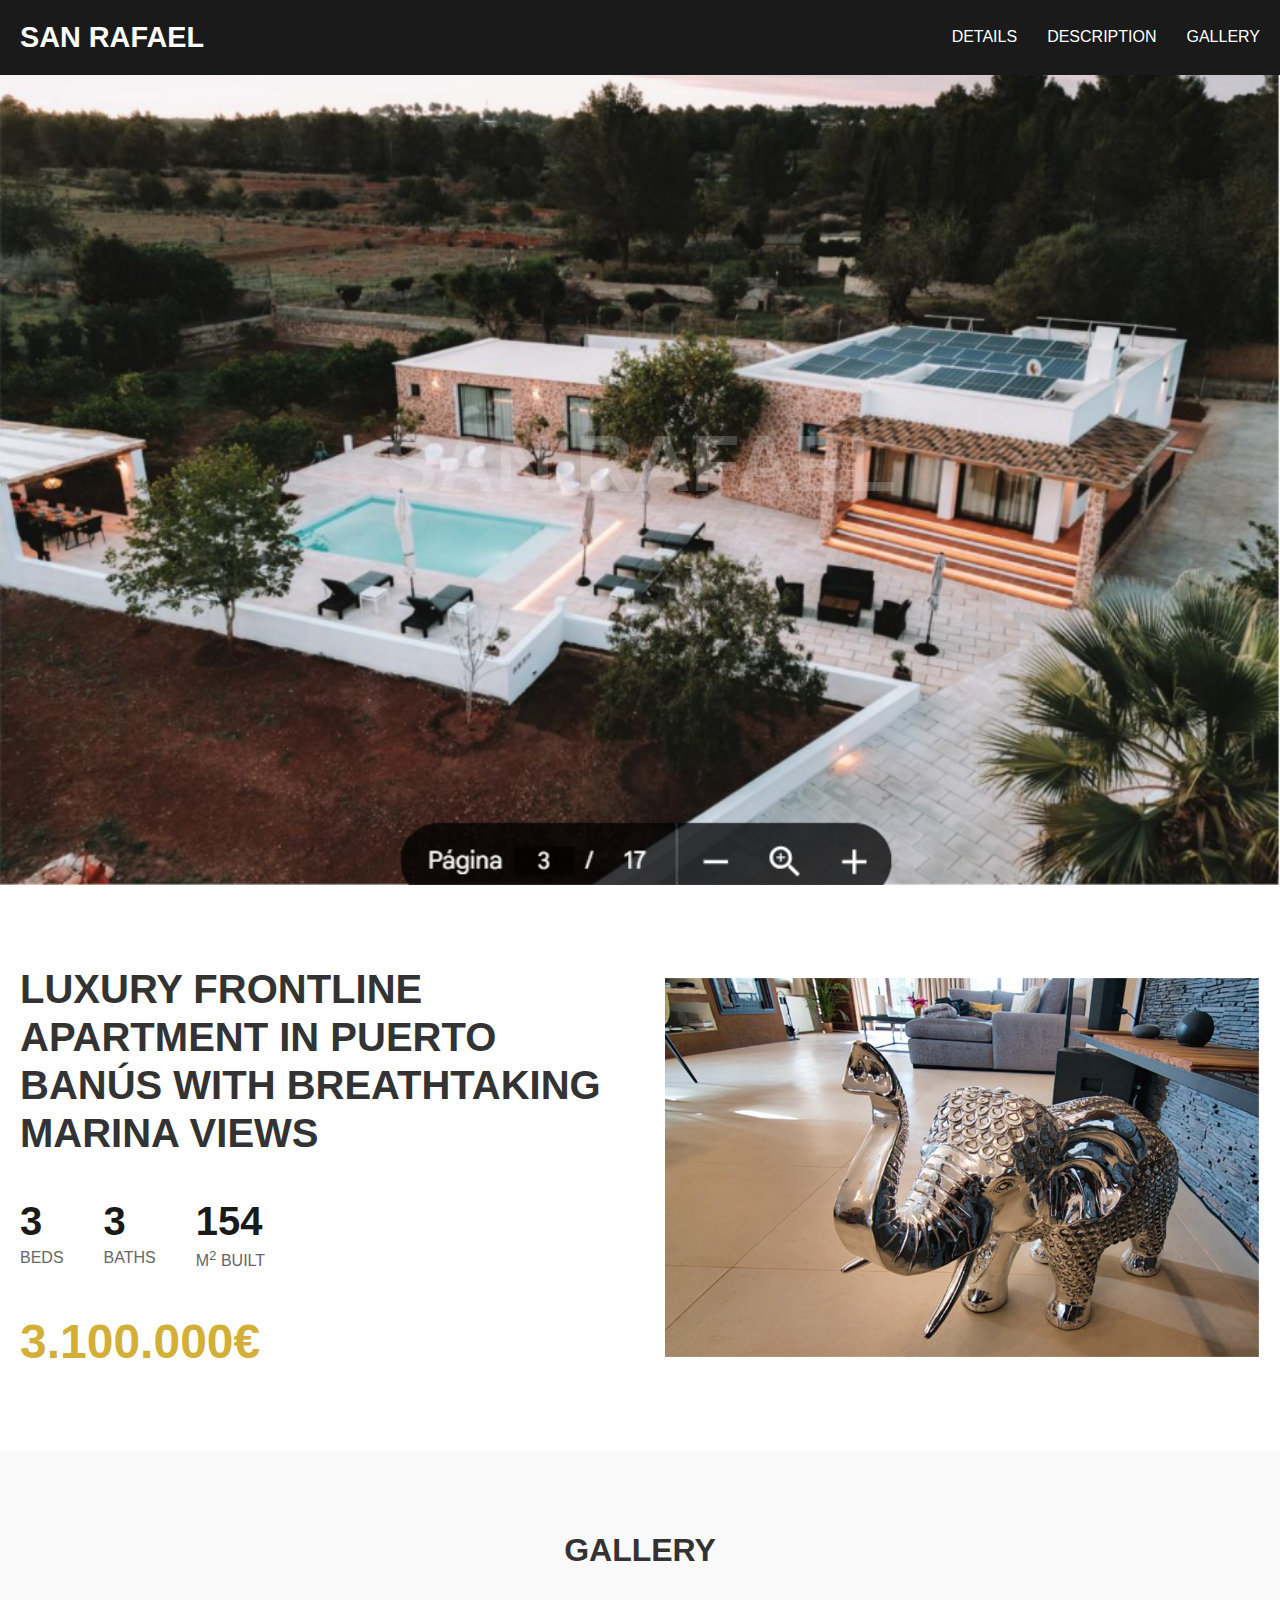
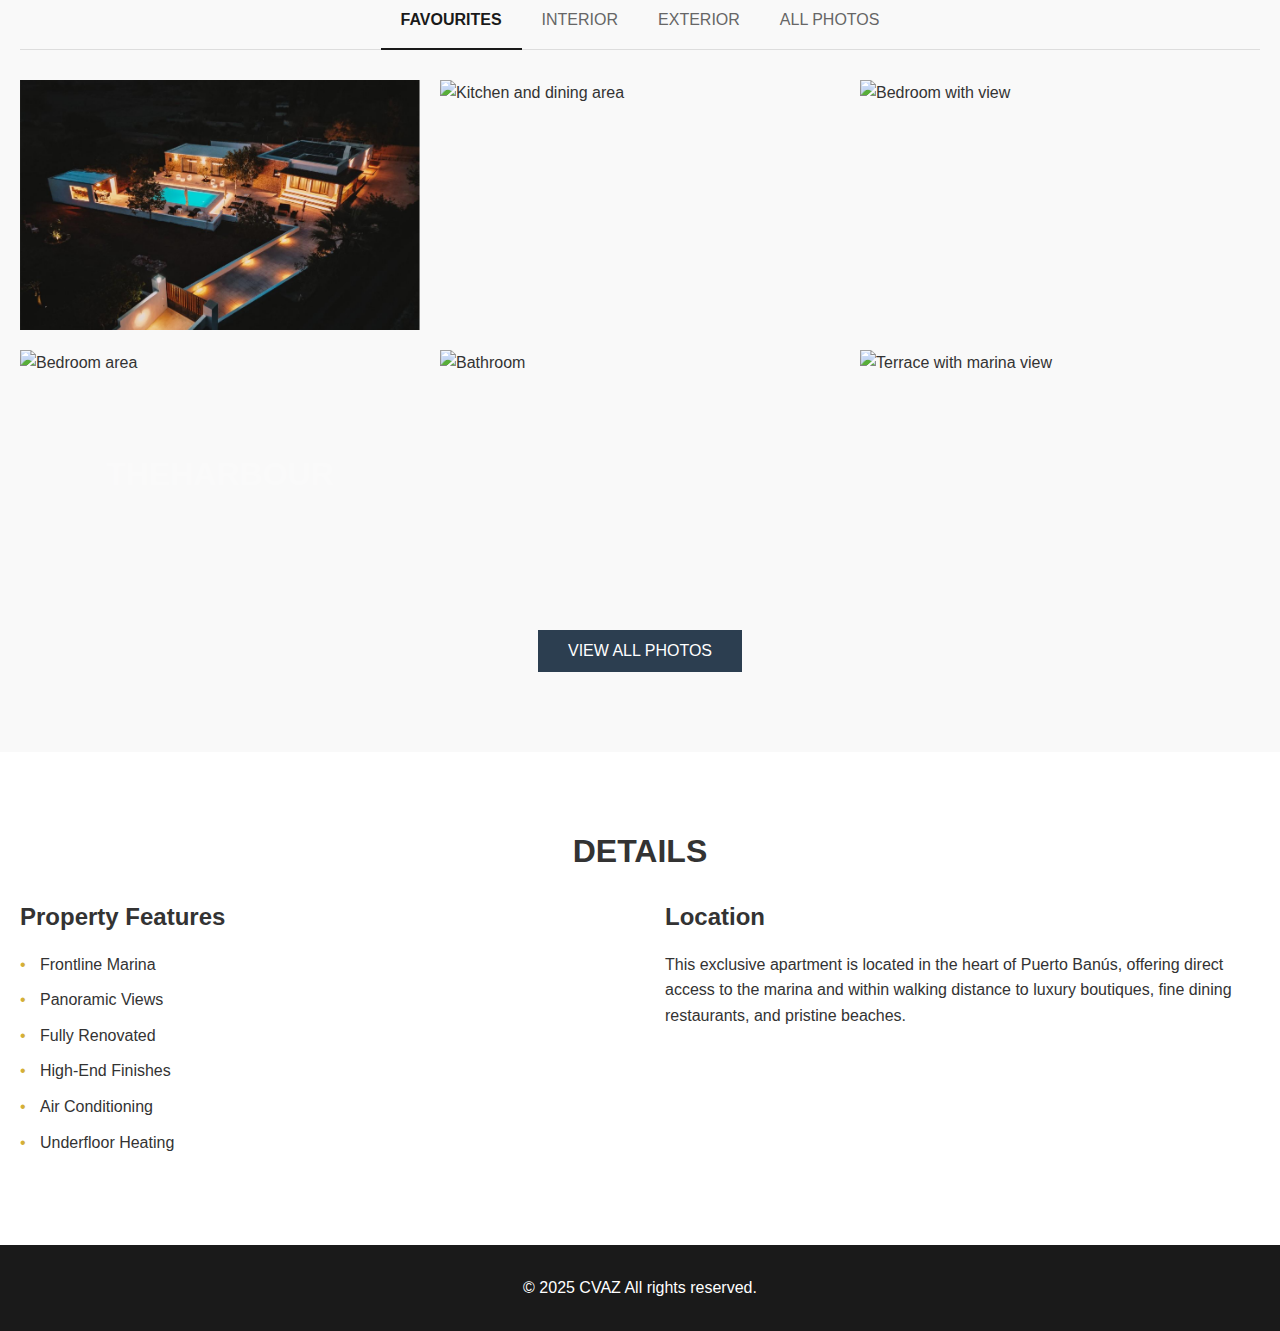
==== villa1.html @ 6d575e73 "villa1.html" ====
<!DOCTYPE html>
<html lang="en">
<head>
    <meta charset="UTF-8">
    <meta name="viewport" content="width=device-width, initial-scale=1.0">
    <title>SAN RAFAEL - Luxury Frontline Apartment</title>
    <link rel="stylesheet" href="villa1.css">
</head>
<body>
    <!-- Header Navigation -->
    <header class="main-header">
        <div class="container">
            <h1 class="logo">SAN RAFAEL</h1>
            <nav class="main-nav">
                <ul>
                    <li><a href="#details">DETAILS</a></li>
                    <li><a href="#description">DESCRIPTION</a></li>
                    <li><a href="#gallery">GALLERY</a></li>
                </ul>
            </nav>
        </div>
    </header>

    <!-- Hero Section -->
    <section class="hero">
        <div class="hero-image">
            <img src="imagenprincipalvilla1.PNG" alt="Luxury apartment with marina view">
            <div class="hero-overlay">
                <h2 class="watermark">SAN RAFAEL</h2>
            </div>
        </div>
    </section>

    <!-- Description Section -->
    <section id="description" class="description">
        <div class="container">
            <div class="description-content">
                <div class="description-text">
                    <h2>LUXURY FRONTLINE APARTMENT IN PUERTO BANÚS WITH BREATHTAKING MARINA VIEWS</h2>
                    
                    <div class="property-features">
                        <div class="feature">
                            <h3>3</h3>
                            <p>BEDS</p>
                        </div>
                        <div class="feature">
                            <h3>3</h3>
                            <p>BATHS</p>
                        </div>
                        <div class="feature">
                            <h3>154</h3>
                            <p>M<sup>2</sup> BUILT</p>
                        </div>
                    </div>
                    
                    <div class="property-price">
                        <h3>3.100.000€</h3>
                    </div>
                </div>
                <div class="description-image">
                    <img src="descriptionvilla1.PNG" alt="Marina view from terrace">
                </div>
            </div>
        </div>
    </section>

    <!-- Gallery Section -->
    <section id="gallery" class="gallery">
        <div class="container">
            <h2>GALLERY</h2>
            
            <div class="gallery-tabs">
                <button class="tab-btn active" data-filter="all">FAVOURITES</button>
                <button class="tab-btn" data-filter="interior">INTERIOR</button>
                <button class="tab-btn" data-filter="exterior">EXTERIOR</button>
                <button class="tab-btn" data-filter="all-photos">ALL PHOTOS</button>
            </div>
            
            <div class="gallery-grid">
                <div class="gallery-item interior">
                    <img src="ImgGaleria1.PNG" alt="Living room with marina view">
                </div>
                <div class="gallery-item interior">
                    <img src="vill1--" alt="Kitchen and dining area">
                </div>
                <div class="gallery-item interior">
                    <img src="vill1---" alt="Bedroom with view">
                </div>
                <div class="gallery-item interior">
                    <img src="vill1----" alt="Bedroom area">
                    <div class="watermark">THEHARBOUR</div>
                </div>
                <div class="gallery-item interior">
                    <img src="vill1-----" alt="Bathroom">
                </div>
                <div class="gallery-item exterior">
                    <img src="vill1------" alt="Terrace with marina view">
                </div>
            </div>
            
            <div class="view-all-btn">
                <button id="view-all">VIEW ALL PHOTOS</button>
            </div>
        </div>
    </section>

    <!-- Details Section -->
    <section id="details" class="details">
        <div class="container">
            <h2>DETAILS</h2>
            <div class="details-content">
                <div class="details-column">
                    <h3>Property Features</h3>
                    <ul>
                        <li>Frontline Marina</li>
                        <li>Panoramic Views</li>
                        <li>Fully Renovated</li>
                        <li>High-End Finishes</li>
                        <li>Air Conditioning</li>
                        <li>Underfloor Heating</li>
                    </ul>
                </div>
                <div class="details-column">
                    <h3>Location</h3>
                    <p>This exclusive apartment is located in the heart of Puerto Banús, offering direct access to the marina and within walking distance to luxury boutiques, fine dining restaurants, and pristine beaches.</p>
                </div>
            </div>
        </div>
    </section>

    <footer>
        <div class="container">
            <p>&copy; 2025 CVAZ All rights reserved.</p>
        </div>
    </footer>

    <script src="villa1.js"></script>
</body>
</html>
---- villa1.css ----
/* Reset and Base Styles */
* {
    margin: 0;
    padding: 0;
    box-sizing: border-box;
}

body {
    font-family: 'Arial', sans-serif;
    line-height: 1.6;
    color: #333;
}

.container {
    width: 100%;
    max-width: 1400px;
    margin: 0 auto;
    padding: 0 20px;
}

img {
    max-width: 100%;
    height: auto;
    display: block;
}

/* Typography */
h1, h2, h3 {
    font-weight: 700;
    line-height: 1.2;
}

h2 {
    font-size: 2rem;
    margin-bottom: 2rem;
    text-align: center;
}

/* Header Styles */
.main-header {
    background-color: #1a1a1a;
    color: white;
    padding: 20px 0;
    position: sticky;
    top: 0;
    z-index: 100;
}

.main-header .container {
    display: flex;
    justify-content: space-between;
    align-items: center;
}

.logo {
    font-size: 1.8rem;
    font-weight: 700;
    text-transform: uppercase;
}

.main-nav ul {
    display: flex;
    list-style: none;
}

.main-nav li {
    margin-left: 30px;
}

.main-nav a {
    color: white;
    text-decoration: none;
    font-weight: 500;
    transition: color 0.3s;
}

.main-nav a:hover {
    color: #d4af37;
}

/* Hero Section */
.hero {
    position: relative;
    height: 90vh;
    overflow: hidden;
}

.hero-image {
    width: 100%;
    height: 100%;
    position: relative;
}

.hero-image img {
    width: 100%;
    height: 100%;
    object-fit: cover;
}

.hero-overlay {
    position: absolute;
    top: 0;
    left: 0;
    width: 100%;
    height: 100%;
    display: flex;
    align-items: center;
    justify-content: center;
}

.watermark {
    color: rgba(255, 255, 255, 0.2);
    font-size: 5rem;
    font-weight: 700;
    text-transform: uppercase;
    pointer-events: none;
}

/* Description Section */
.description {
    padding: 80px 0;
}

.description-content {
    display: flex;
    align-items: center;
    gap: 50px;
}

.description-text {
    flex: 1;
}

.description-text h2 {
    font-size: 2.5rem;
    margin-bottom: 40px;
    text-align: left;
}

.property-features {
    display: flex;
    gap: 40px;
    margin-bottom: 40px;
}

.feature h3 {
    font-size: 2.5rem;
    color: #1a1a1a;
}

.feature p {
    font-size: 1rem;
    color: #666;
}

.property-price h3 {
    font-size: 3rem;
    color: #d4af37;
}

.description-image {
    flex: 1;
}

/* Gallery Section */
.gallery {
    padding: 80px 0;
    background-color: #f9f9f9;
}

.gallery-tabs {
    display: flex;
    justify-content: center;
    margin-bottom: 30px;
    border-bottom: 1px solid #ddd;
    padding-bottom: 10px;
}

.tab-btn {
    background: none;
    border: none;
    padding: 10px 20px;
    font-size: 1rem;
    cursor: pointer;
    position: relative;
    color: #666;
}

.tab-btn.active {
    color: #1a1a1a;
    font-weight: 600;
}

.tab-btn.active::after {
    content: '';
    position: absolute;
    bottom: -11px;
    left: 0;
    width: 100%;
    height: 2px;
    background-color: #1a1a1a;
}

.gallery-grid {
    display: grid;
    grid-template-columns: repeat(3, 1fr);
    gap: 20px;
    margin-bottom: 30px;
}

.gallery-item {
    position: relative;
    overflow: hidden;
    height: 250px;
}

.gallery-item img {
    width: 100%;
    height: 100%;
    object-fit: cover;
    transition: transform 0.3s;
}

.gallery-item:hover img {
    transform: scale(1.05);
}

.gallery-item .watermark {
    position: absolute;
    top: 50%;
    left: 50%;
    transform: translate(-50%, -50%);
    color: rgba(255, 255, 255, 0.3);
    font-size: 2rem;
}

.view-all-btn {
    text-align: center;
    margin-top: 30px;
}

#view-all {
    background-color: #2c3e50;
    color: white;
    border: none;
    padding: 12px 30px;
    font-size: 1rem;
    cursor: pointer;
    transition: background-color 0.3s;
}

#view-all:hover {
    background-color: #1a2530;
}

/* Details Section */
.details {
    padding: 80px 0;
}

.details-content {
    display: flex;
    gap: 50px;
}

.details-column {
    flex: 1;
}

.details-column h3 {
    margin-bottom: 20px;
    font-size: 1.5rem;
}

.details-column ul {
    list-style: none;
}

.details-column li {
    margin-bottom: 10px;
    padding-left: 20px;
    position: relative;
}

.details-column li::before {
    content: '•';
    position: absolute;
    left: 0;
    color: #d4af37;
}

/* Footer */
footer {
    background-color: #1a1a1a;
    color: white;
    padding: 30px 0;
    text-align: center;
}

/* Responsive Styles */
@media (max-width: 1024px) {
    .gallery-grid {
        grid-template-columns: repeat(2, 1fr);
    }
    
    .description-content {
        flex-direction: column;
    }
}

@media (max-width: 768px) {
    .main-header .container {
        flex-direction: column;
        text-align: center;
    }
    
    .main-nav ul {
        margin-top: 20px;
        justify-content: center;
    }
    
    .main-nav li {
        margin: 0 15px;
    }
    
    .hero {
        height: 60vh;
    }
    
    .watermark {
        font-size: 3rem;
    }
    
    .description-text h2 {
        font-size: 1.8rem;
    }
    
    .property-features {
        flex-wrap: wrap;
        gap: 20px;
    }
    
    .gallery-tabs {
        flex-wrap: wrap;
    }
    
    .gallery-grid {
        grid-template-columns: 1fr;
    }
    
    .details-content {
        flex-direction: column;
    }
}
.full-view img {
    width: 100%;
    height: auto;
    max-height: 90vh;
    object-fit: cover;
}
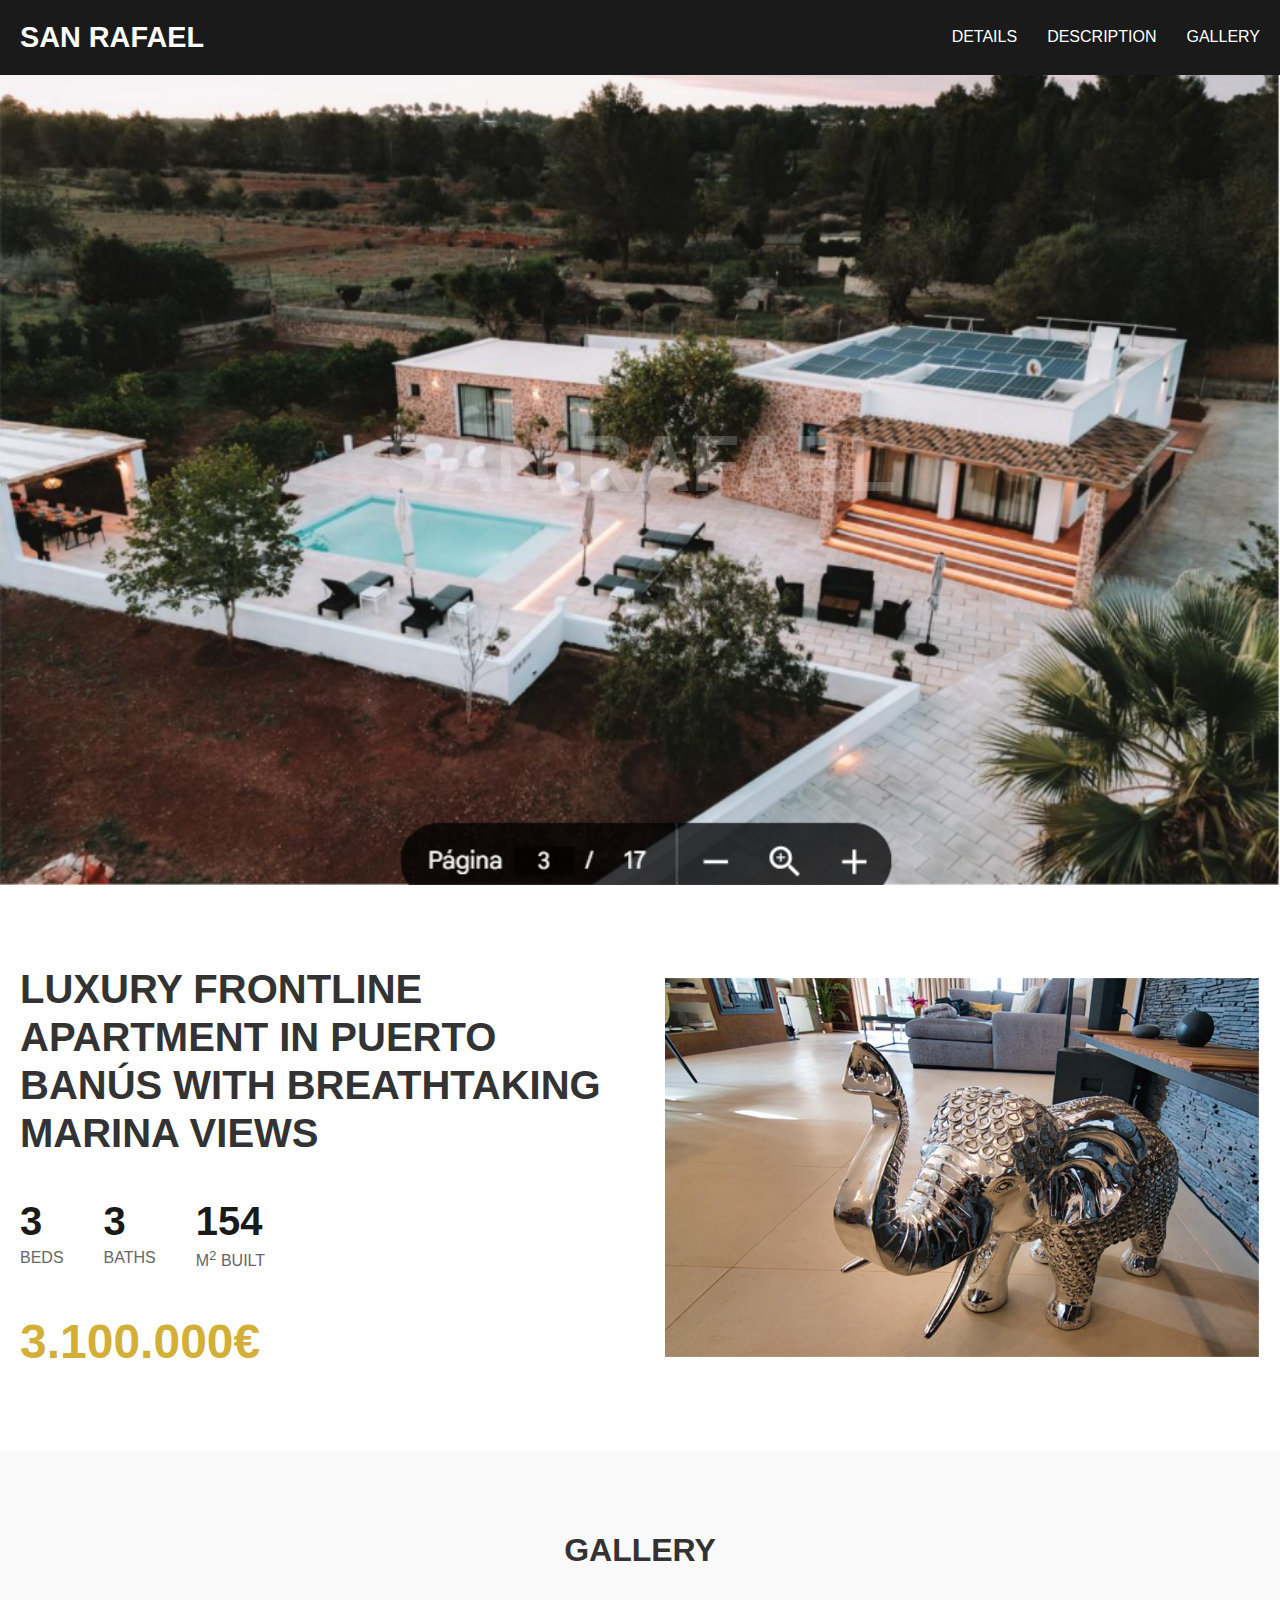
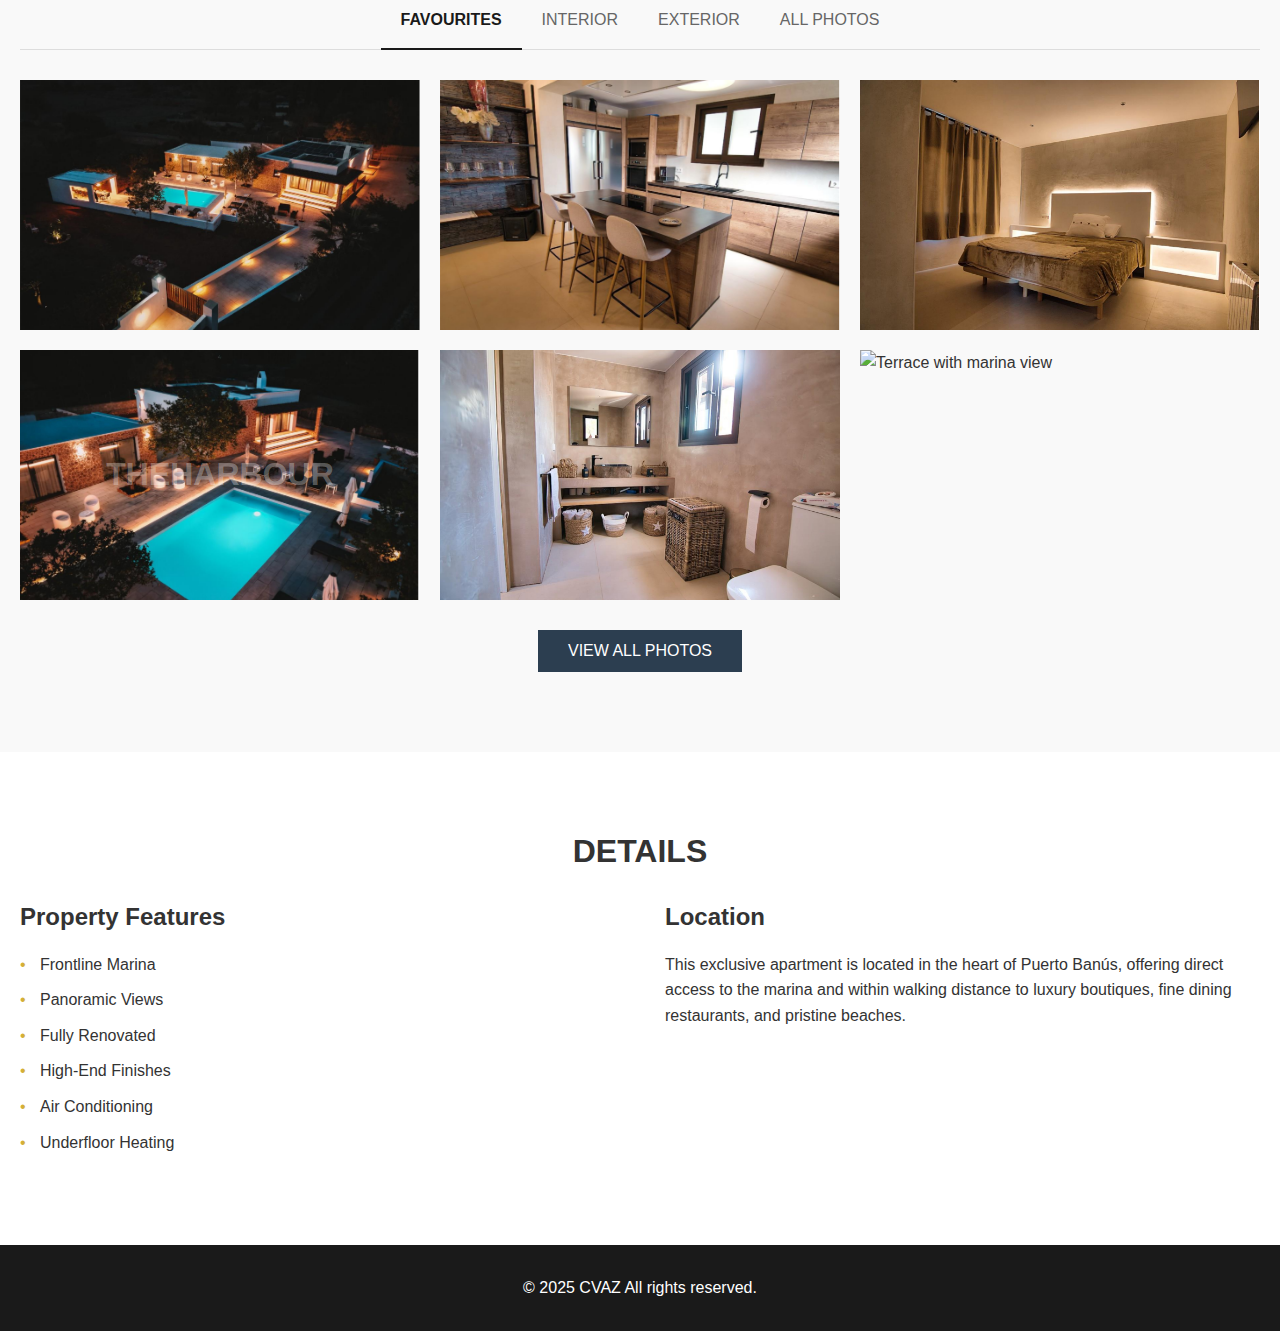
==== commit 6bacbbc6: "villa1.html" ====
--- a/villa1.html
+++ b/villa1.html
@@ -78,23 +78,23 @@
             
             <div class="gallery-grid">
                 <div class="gallery-item interior">
-                    <img src="ImgGaleria1.PNG" alt="Living room with marina view">
+                    <img src="ImgGaleriavilla1.PNG" alt="front part">
                 </div>
                 <div class="gallery-item interior">
-                    <img src="vill1--" alt="Kitchen and dining area">
+                    <img src="cocinavilla1.PNG" alt="Kitchen and dining area">
                 </div>
                 <div class="gallery-item interior">
-                    <img src="vill1---" alt="Bedroom with view">
+                    <img src="roomvilla1.PNG" alt="Bedroom with view">
                 </div>
                 <div class="gallery-item interior">
-                    <img src="vill1----" alt="Bedroom area">
+                    <img src="Partedeadelantevilla1.PNG" alt="Bedroom area">
                     <div class="watermark">THEHARBOUR</div>
                 </div>
                 <div class="gallery-item interior">
-                    <img src="vill1-----" alt="Bathroom">
+                    <img src="bañovilla1.PNG" alt="Bathroom">
                 </div>
                 <div class="gallery-item exterior">
-                    <img src="vill1------" alt="Terrace with marina view">
+                    <img src="" alt="Terrace with marina view">
                 </div>
             </div>
             
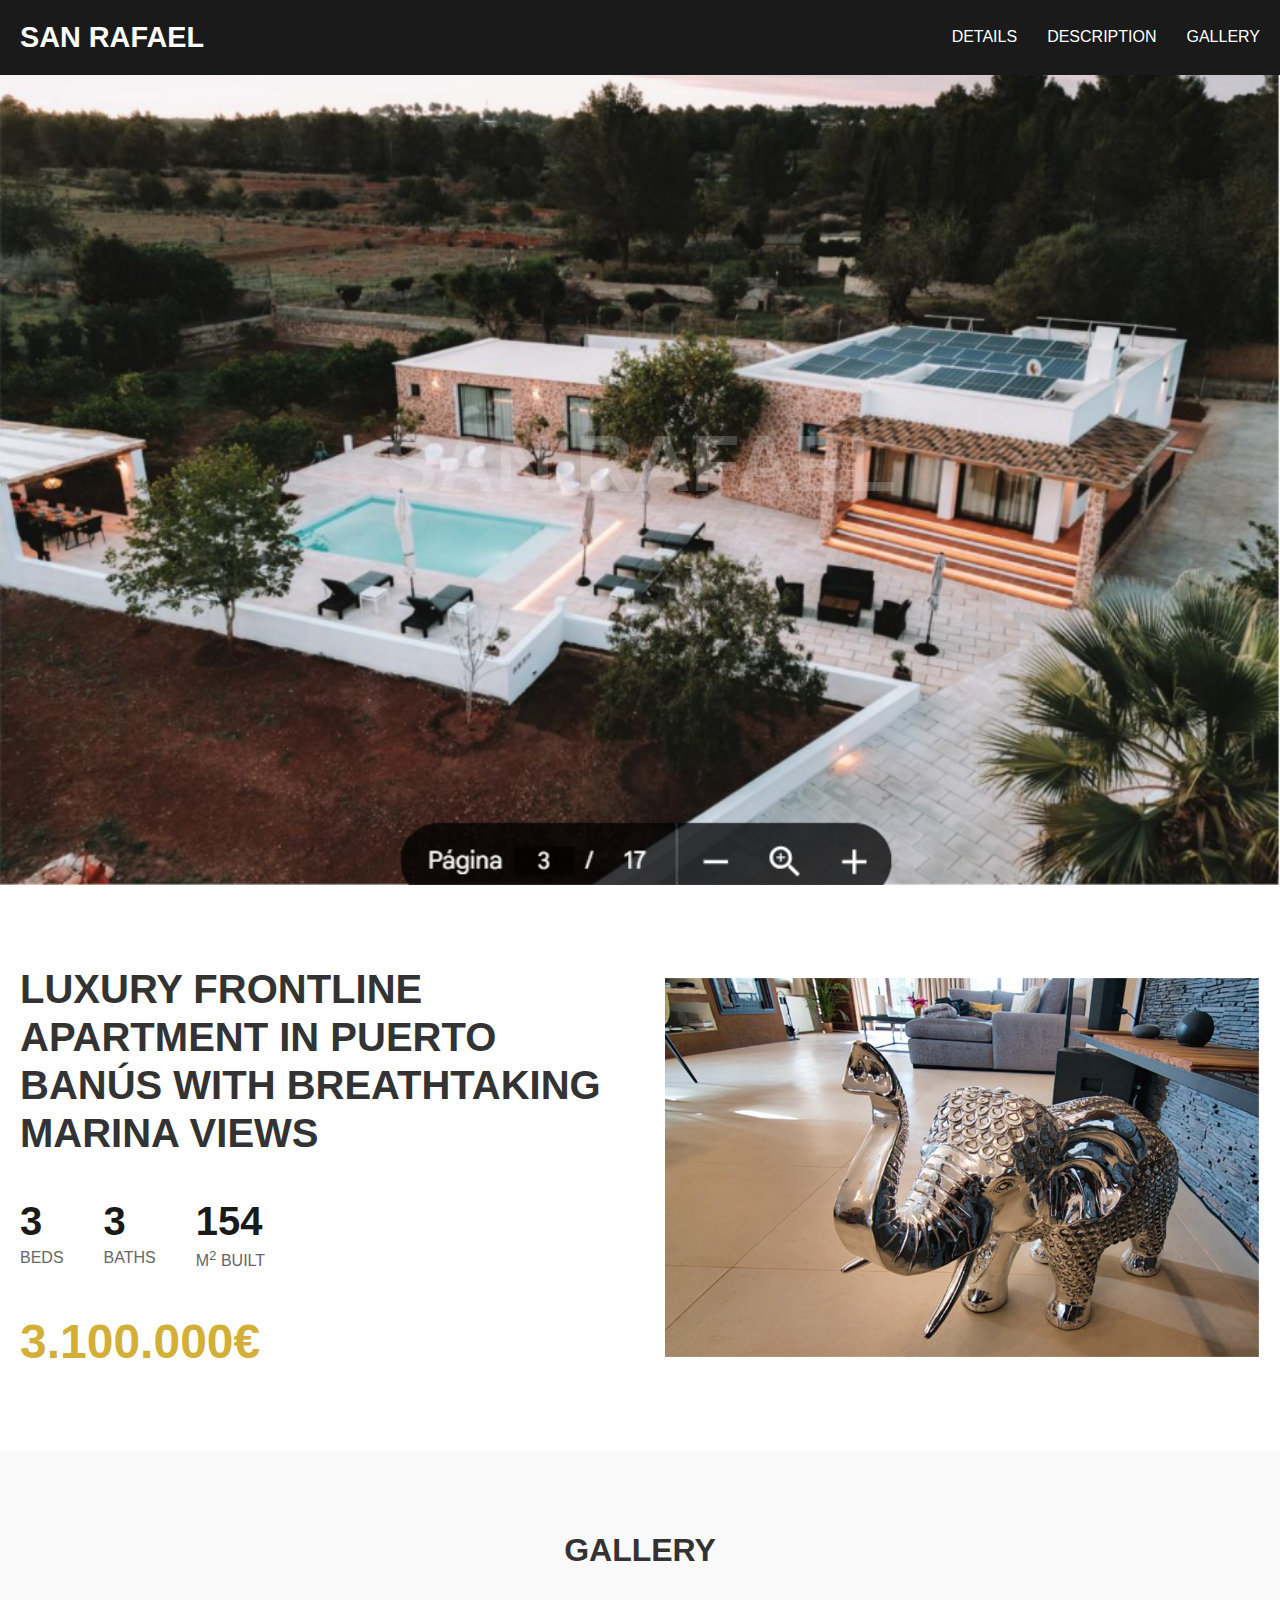
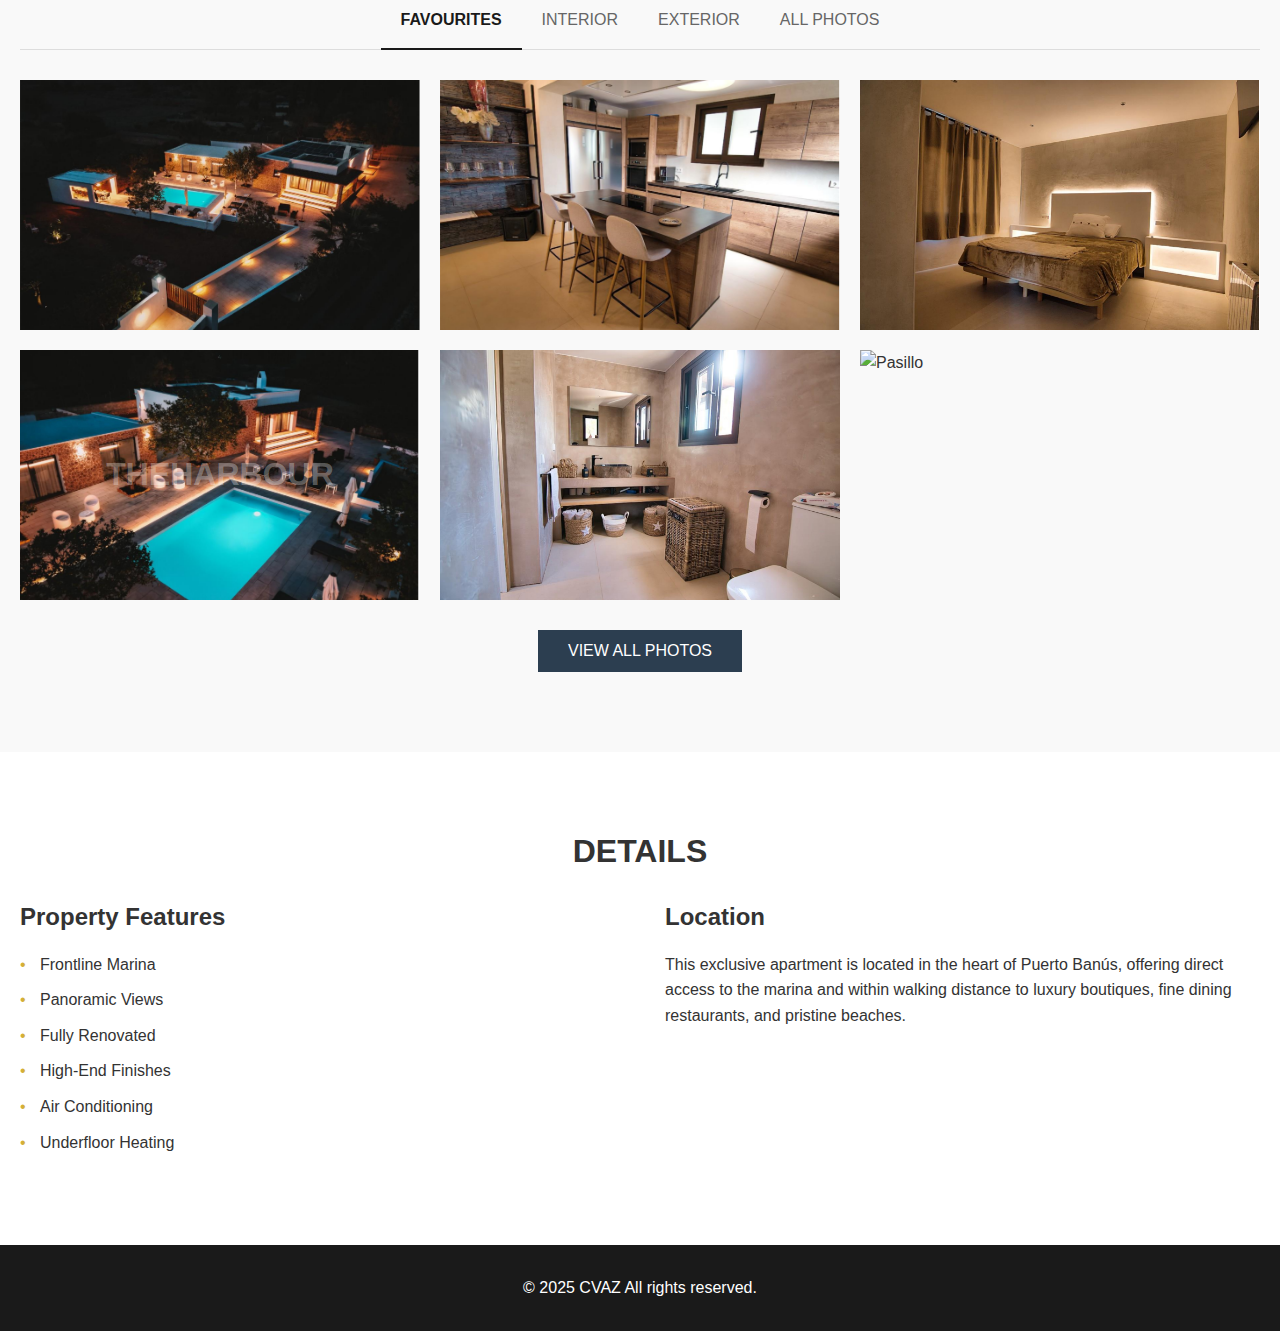
==== commit b4c0ca6a: "villa1.html" ====
--- a/villa1.html
+++ b/villa1.html
@@ -94,7 +94,7 @@
                     <img src="bañovilla1.PNG" alt="Bathroom">
                 </div>
                 <div class="gallery-item exterior">
-                    <img src="" alt="Terrace with marina view">
+                    <img src="pasillovilla1" alt="Pasillo">
                 </div>
             </div>
             
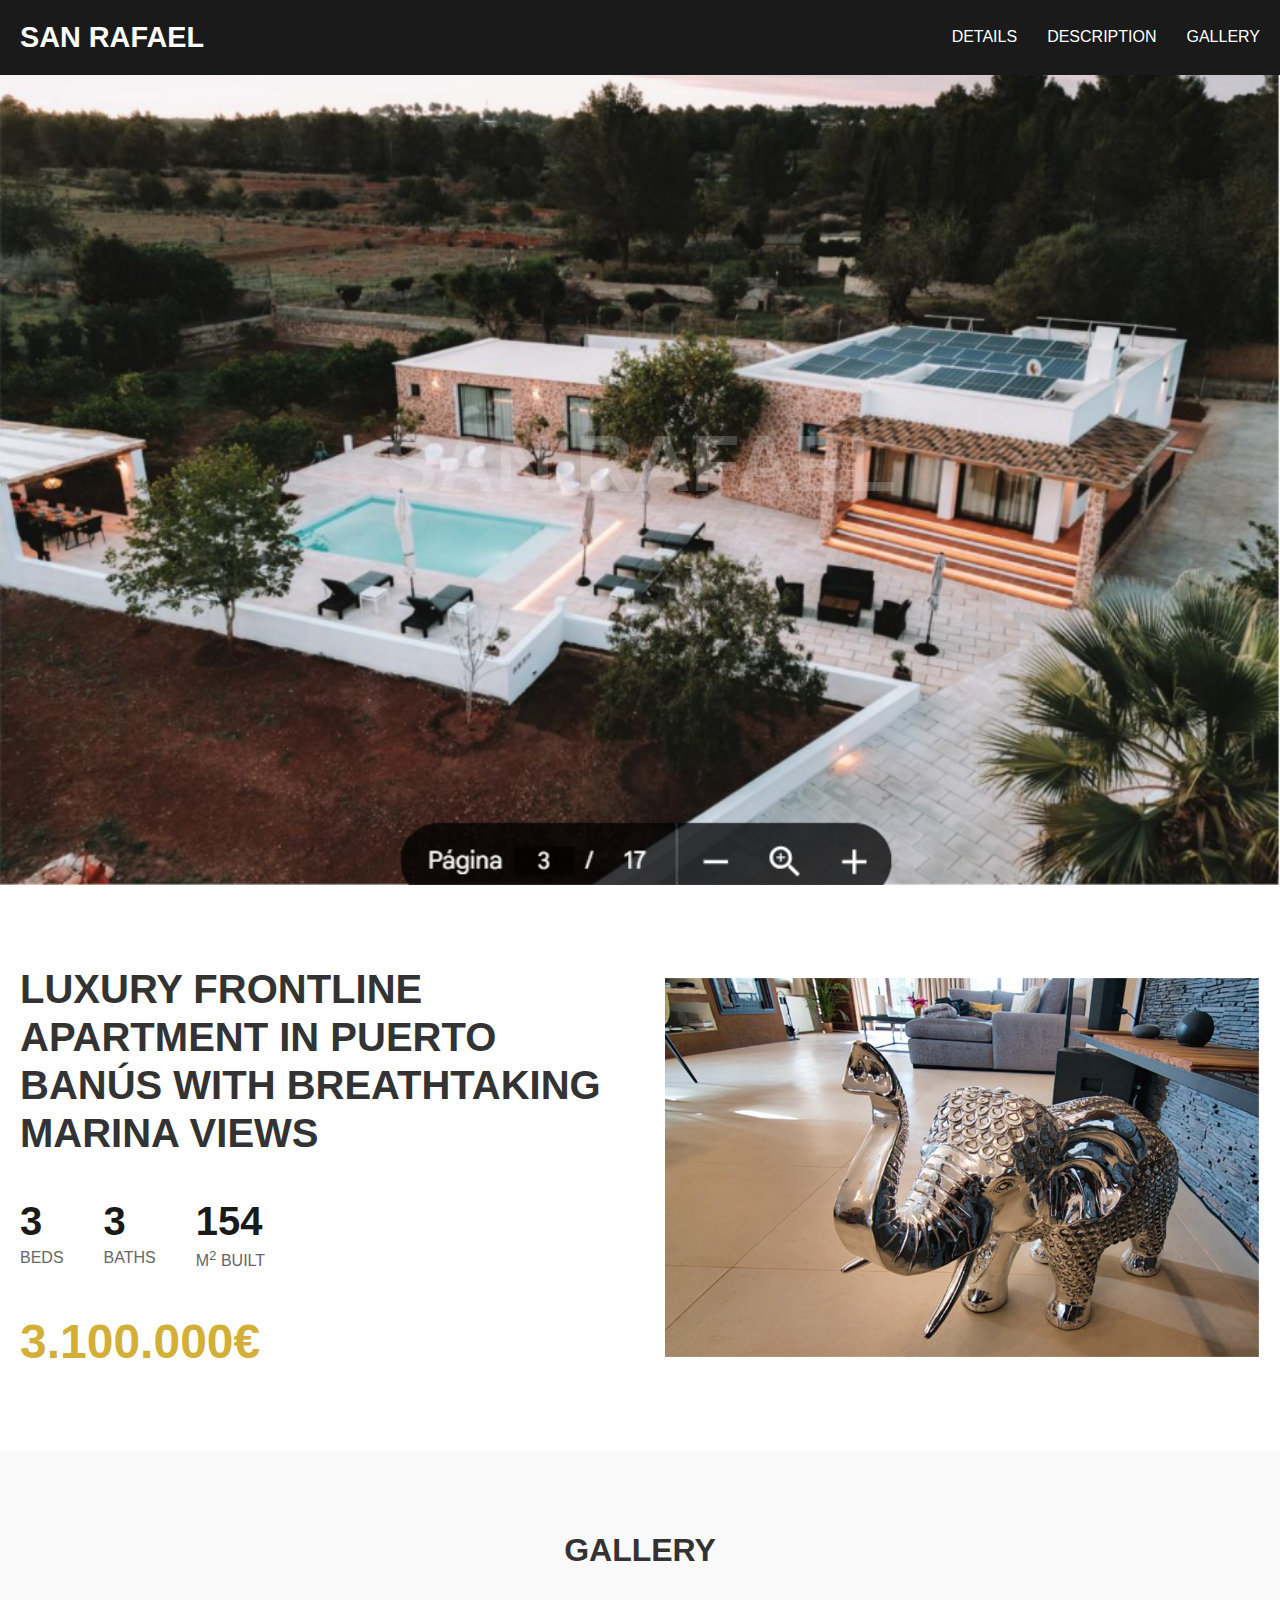
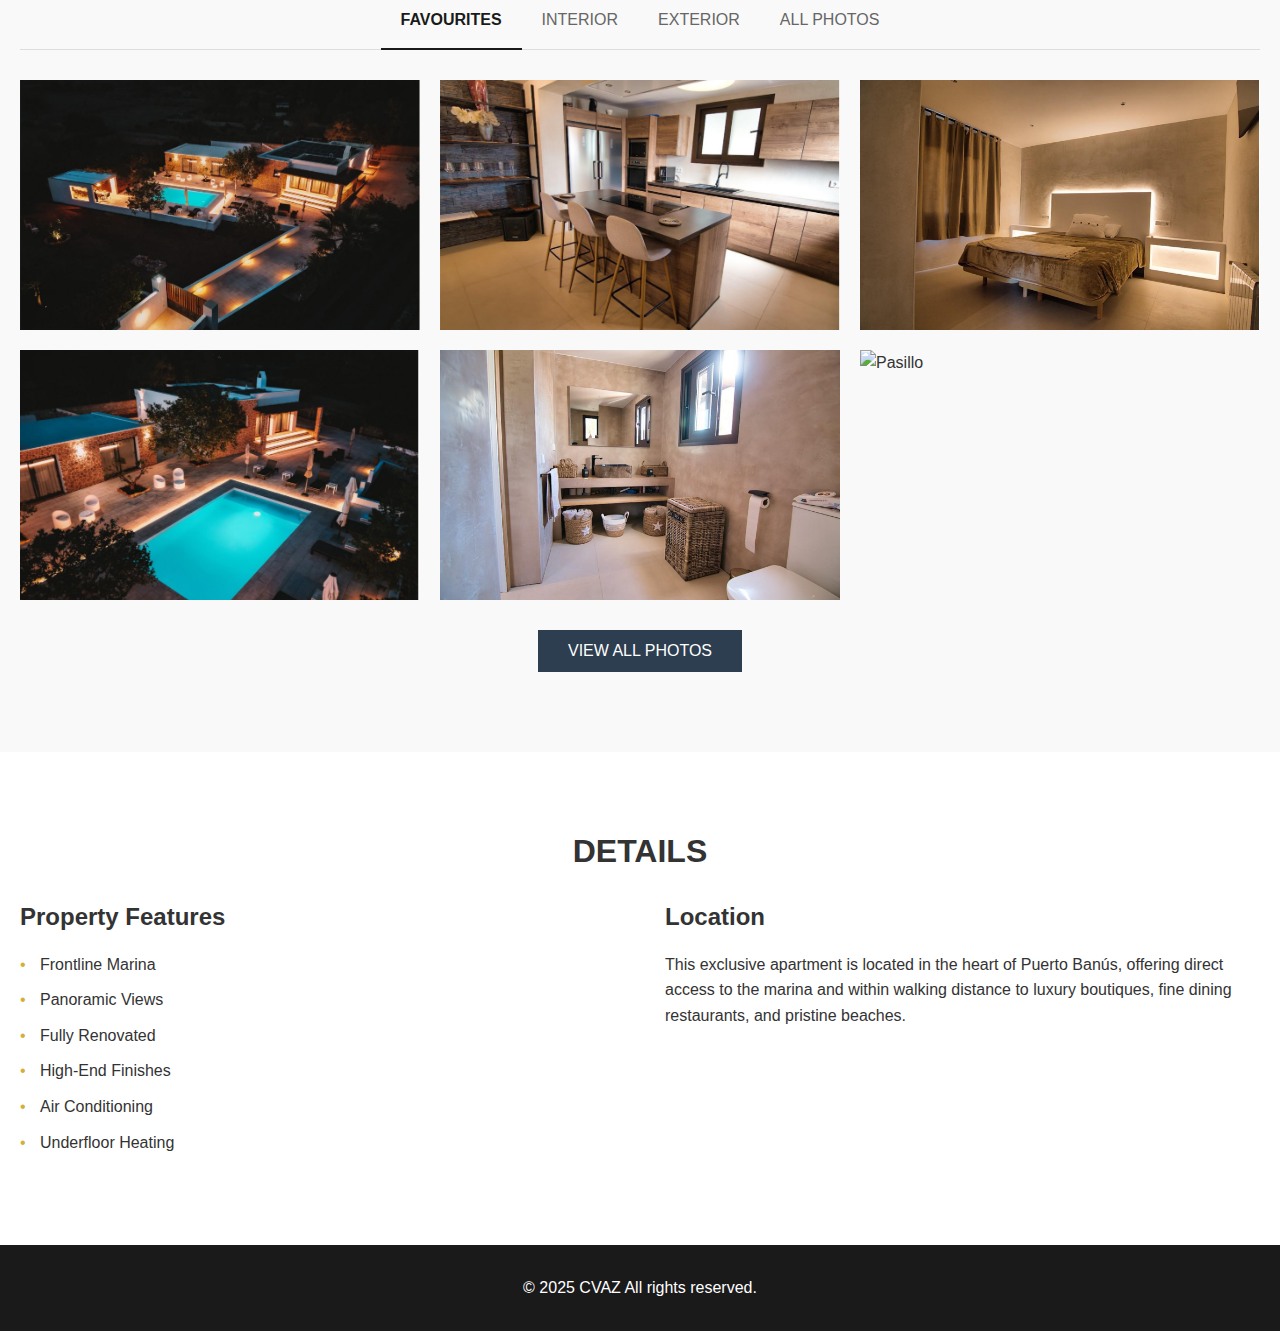
==== commit 76df89d1: "villa1.html" ====
--- a/villa1.html
+++ b/villa1.html
@@ -77,7 +77,7 @@
             </div>
             
             <div class="gallery-grid">
-                <div class="gallery-item interior">
+                <div class="gallery-item exterior">
                     <img src="ImgGaleriavilla1.PNG" alt="front part">
                 </div>
                 <div class="gallery-item interior">
@@ -86,9 +86,8 @@
                 <div class="gallery-item interior">
                     <img src="roomvilla1.PNG" alt="Bedroom with view">
                 </div>
-                <div class="gallery-item interior">
+                <div class="gallery-item exterior">
                     <img src="Partedeadelantevilla1.PNG" alt="Bedroom area">
-                    <div class="watermark">THEHARBOUR</div>
                 </div>
                 <div class="gallery-item interior">
                     <img src="bañovilla1.PNG" alt="Bathroom">
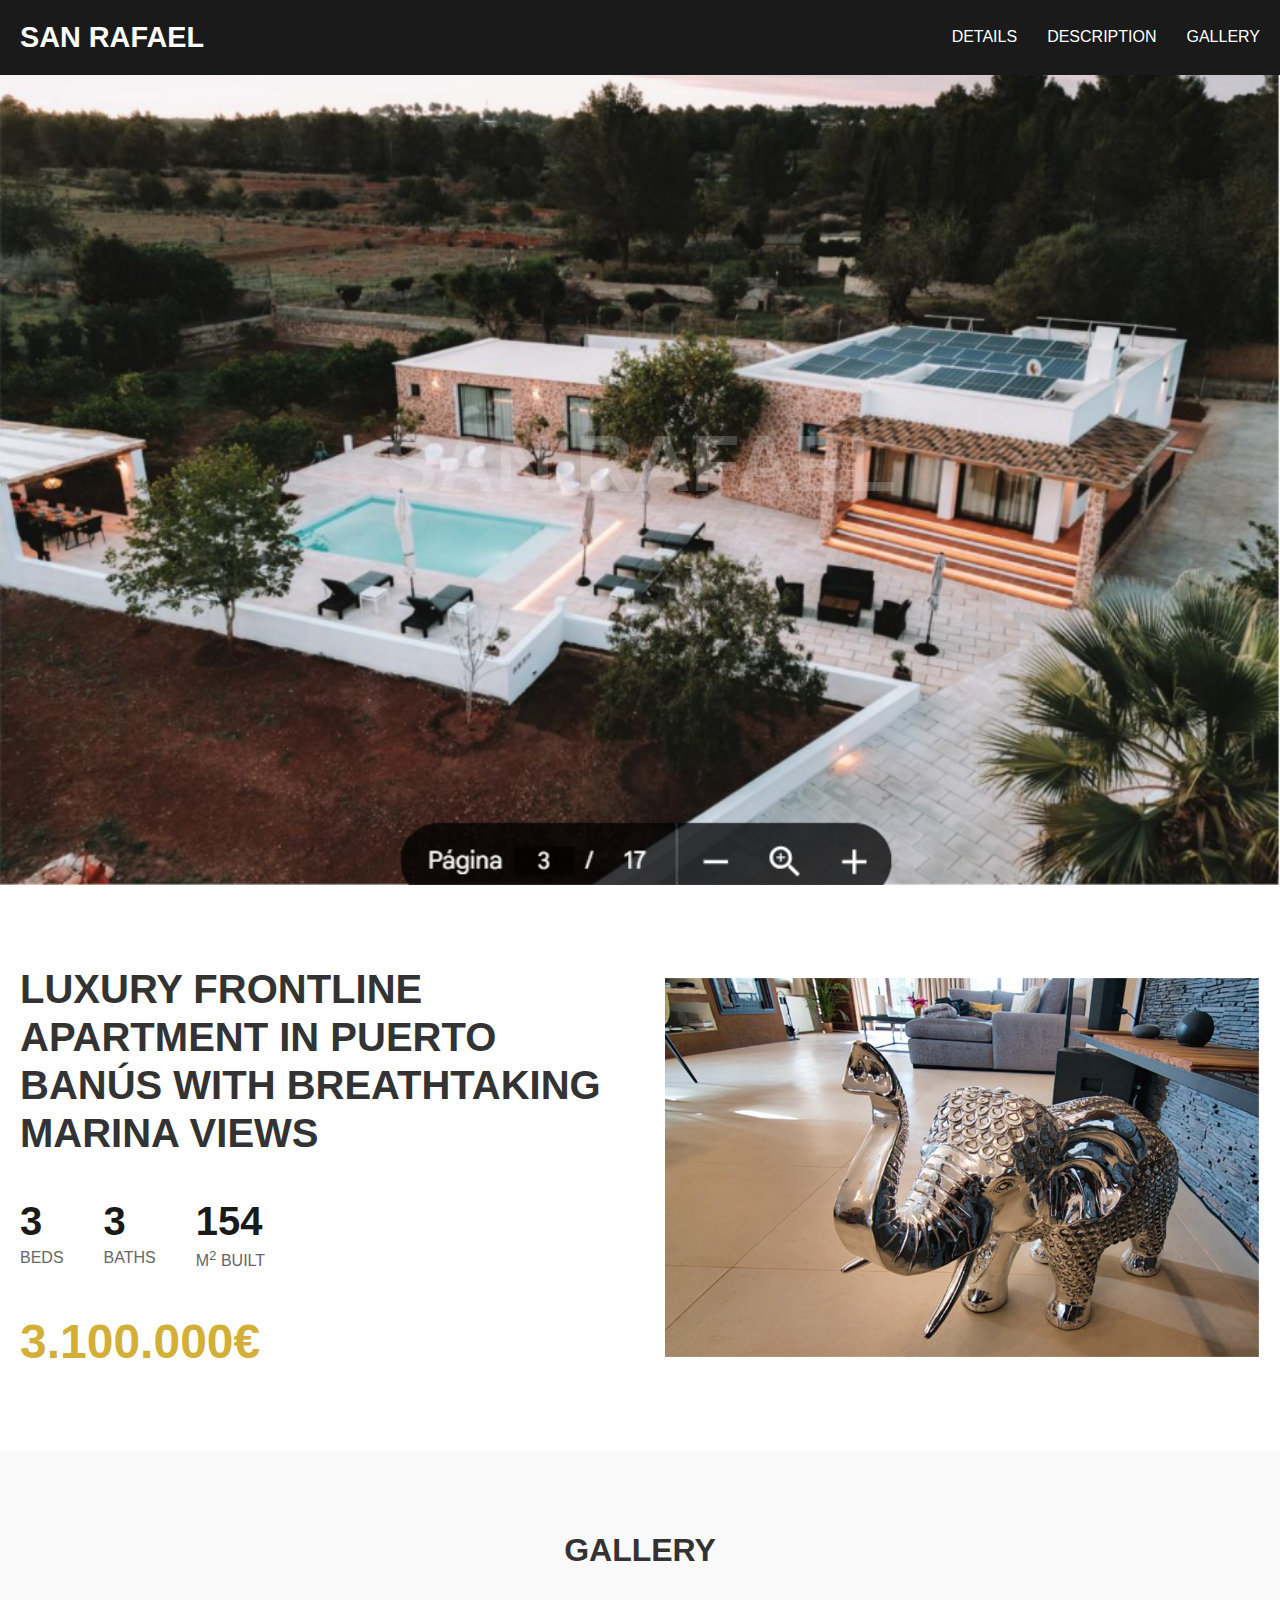
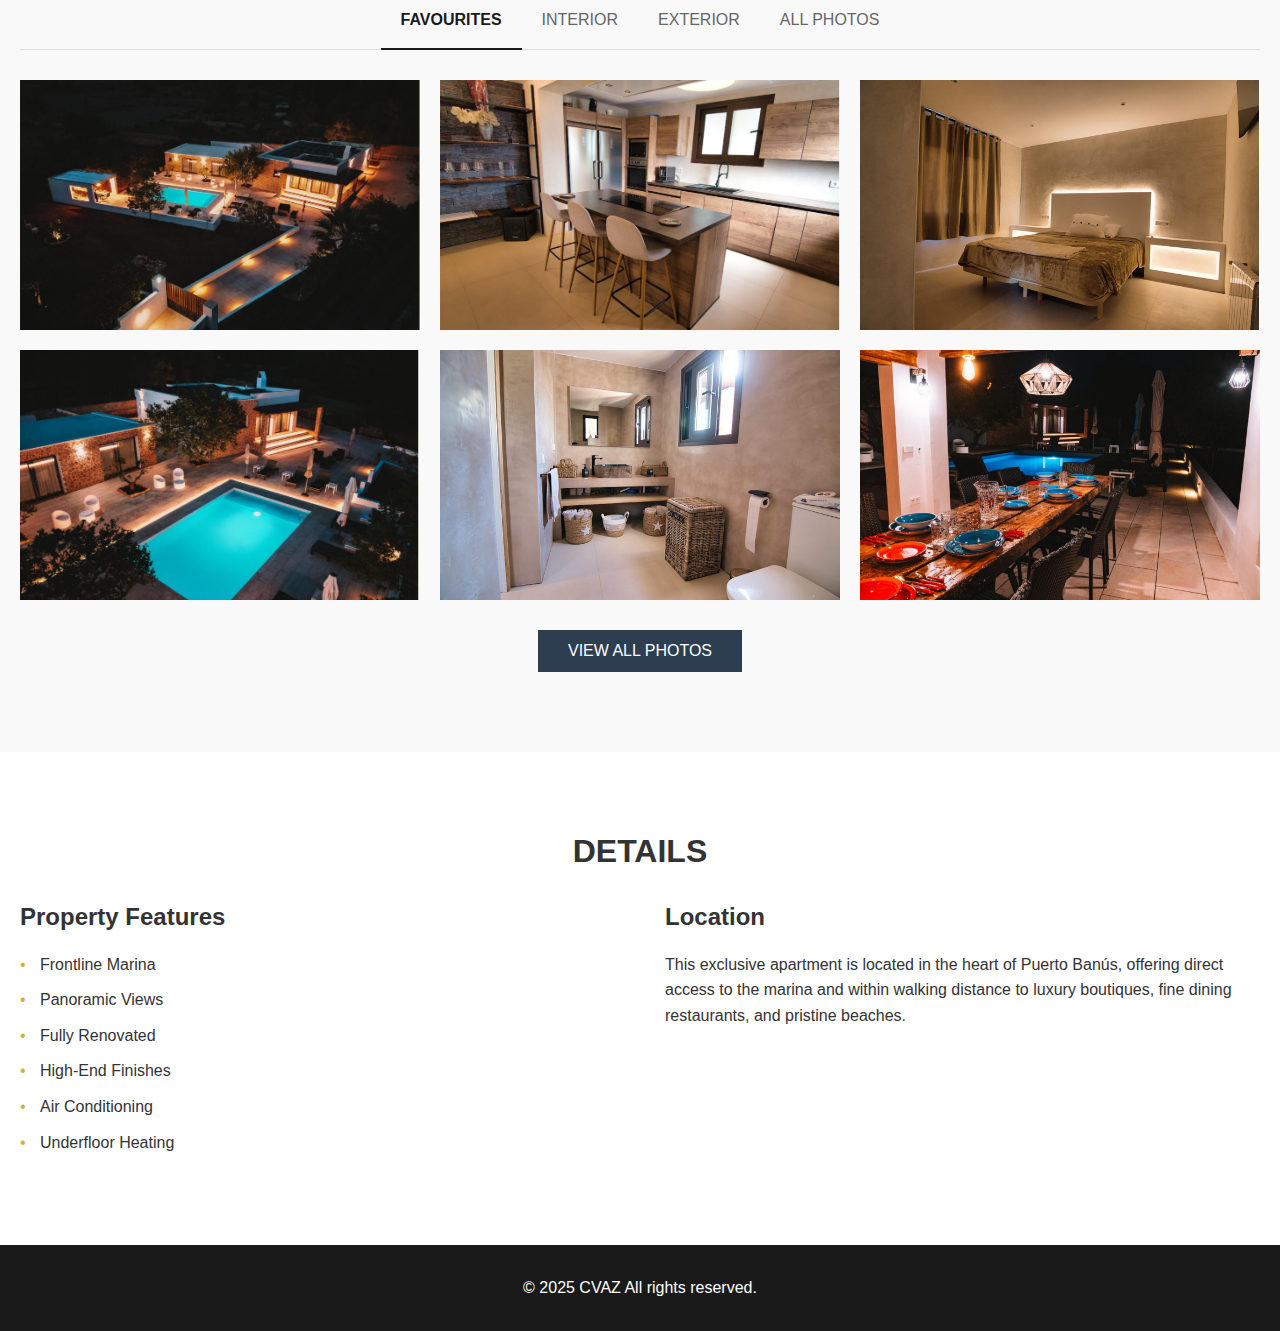
==== commit 53c5adb9: "villa1.html" ====
--- a/villa1.html
+++ b/villa1.html
@@ -93,7 +93,7 @@
                     <img src="bañovilla1.PNG" alt="Bathroom">
                 </div>
                 <div class="gallery-item exterior">
-                    <img src="pasillovilla1" alt="Pasillo">
+                    <img src="pasillovilla1.PNG" alt="Pasillo">
                 </div>
             </div>
             
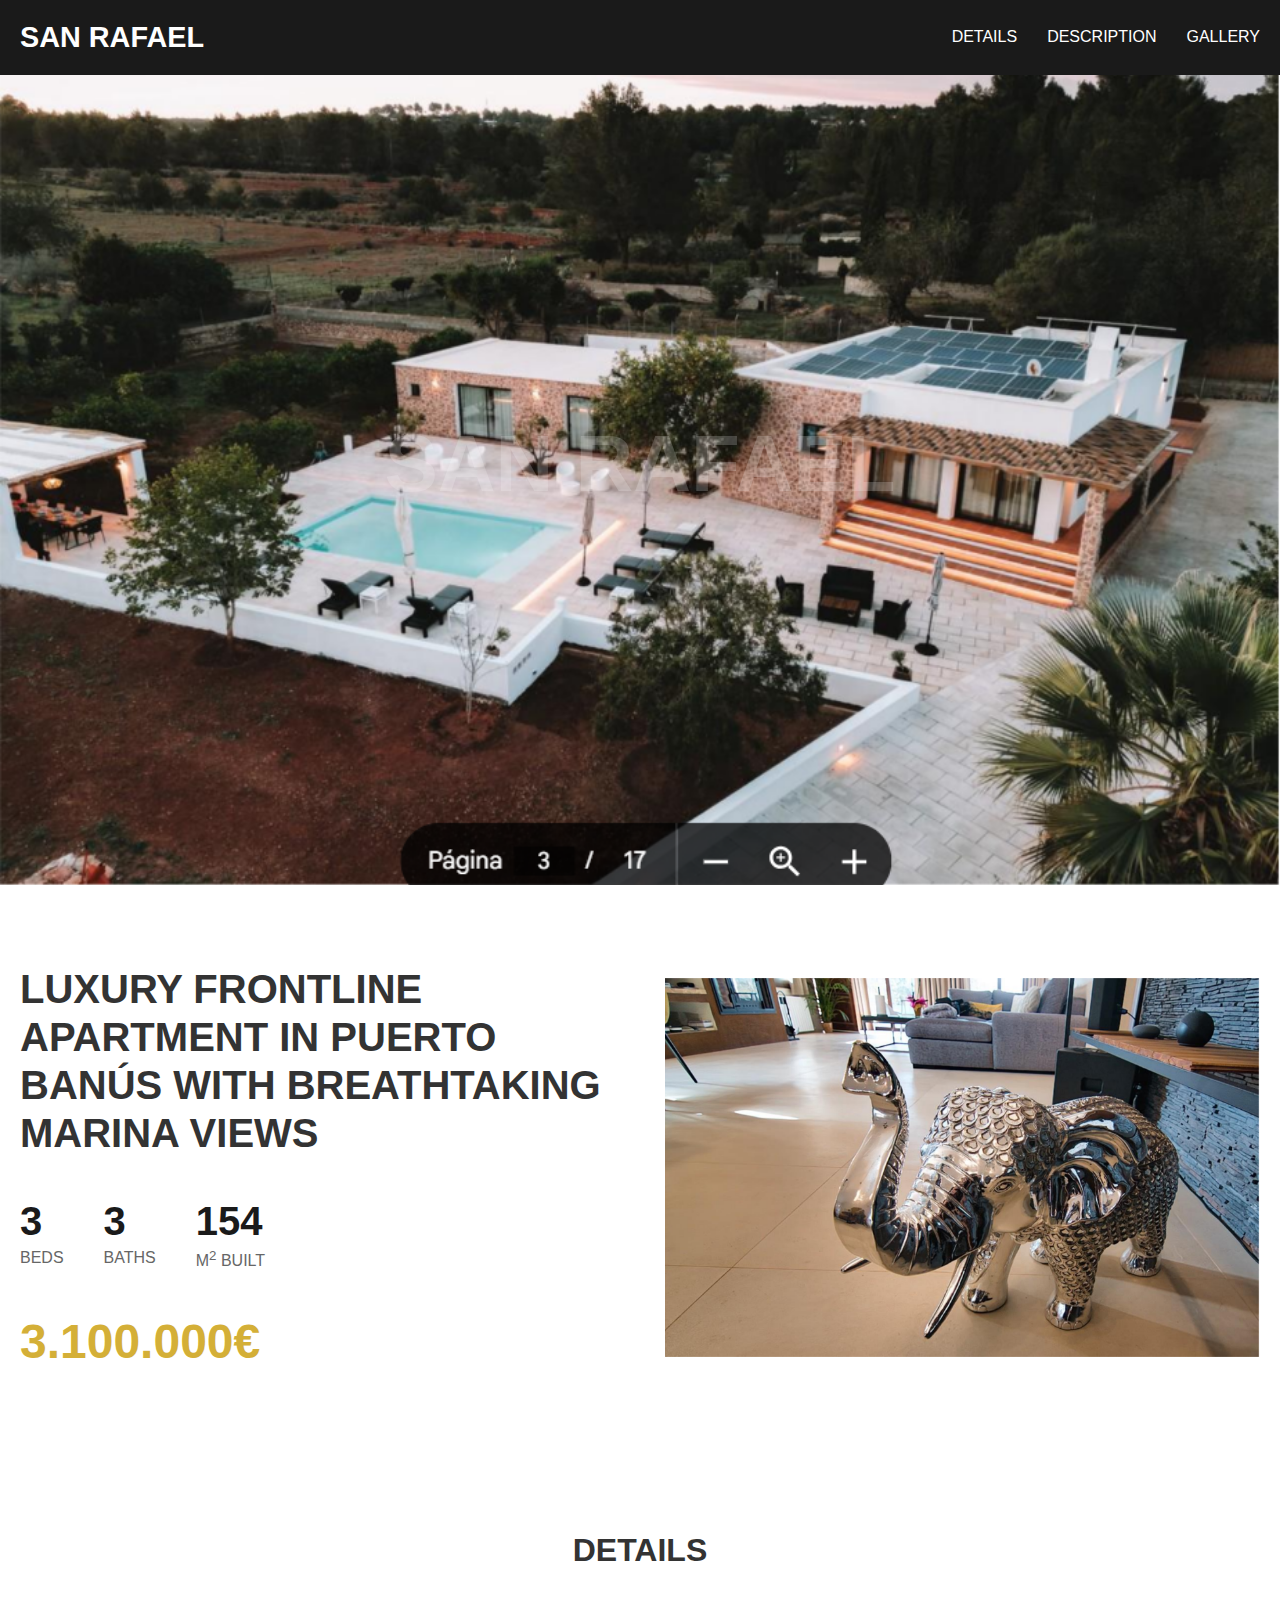
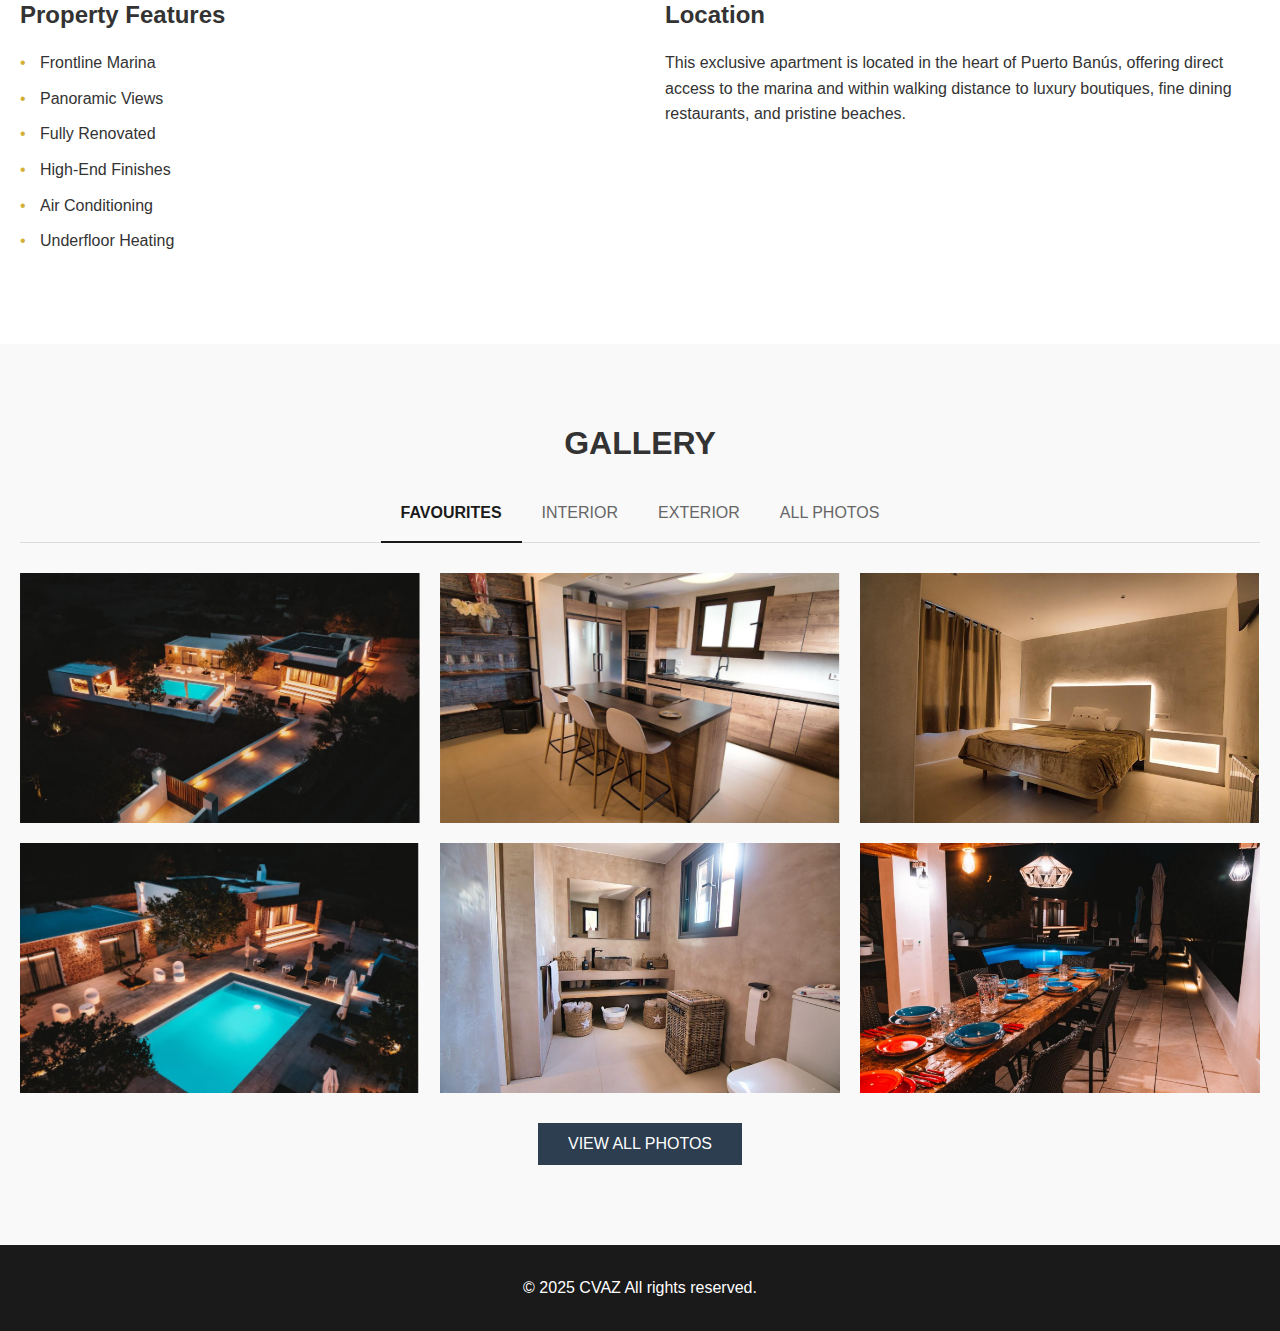
==== commit 0155d816: "villa1.html" ====
--- a/villa1.html
+++ b/villa1.html
@@ -64,6 +64,29 @@
         </div>
     </section>
 
+    <!-- Details Section -->
+    <section id="details" class="details">
+        <div class="container">
+            <h2>DETAILS</h2>
+            <div class="details-content">
+                <div class="details-column">
+                    <h3>Property Features</h3>
+                    <ul>
+                        <li>Frontline Marina</li>
+                        <li>Panoramic Views</li>
+                        <li>Fully Renovated</li>
+                        <li>High-End Finishes</li>
+                        <li>Air Conditioning</li>
+                        <li>Underfloor Heating</li>
+                    </ul>
+                </div>
+                <div class="details-column">
+                    <h3>Location</h3>
+                    <p>This exclusive apartment is located in the heart of Puerto Banús, offering direct access to the marina and within walking distance to luxury boutiques, fine dining restaurants, and pristine beaches.</p>
+                </div>
+            </div>
+        </div>
+    </section>
     <!-- Gallery Section -->
     <section id="gallery" class="gallery">
         <div class="container">
@@ -103,29 +126,7 @@
         </div>
     </section>
 
-    <!-- Details Section -->
-    <section id="details" class="details">
-        <div class="container">
-            <h2>DETAILS</h2>
-            <div class="details-content">
-                <div class="details-column">
-                    <h3>Property Features</h3>
-                    <ul>
-                        <li>Frontline Marina</li>
-                        <li>Panoramic Views</li>
-                        <li>Fully Renovated</li>
-                        <li>High-End Finishes</li>
-                        <li>Air Conditioning</li>
-                        <li>Underfloor Heating</li>
-                    </ul>
-                </div>
-                <div class="details-column">
-                    <h3>Location</h3>
-                    <p>This exclusive apartment is located in the heart of Puerto Banús, offering direct access to the marina and within walking distance to luxury boutiques, fine dining restaurants, and pristine beaches.</p>
-                </div>
-            </div>
-        </div>
-    </section>
+    
 
     <footer>
         <div class="container">
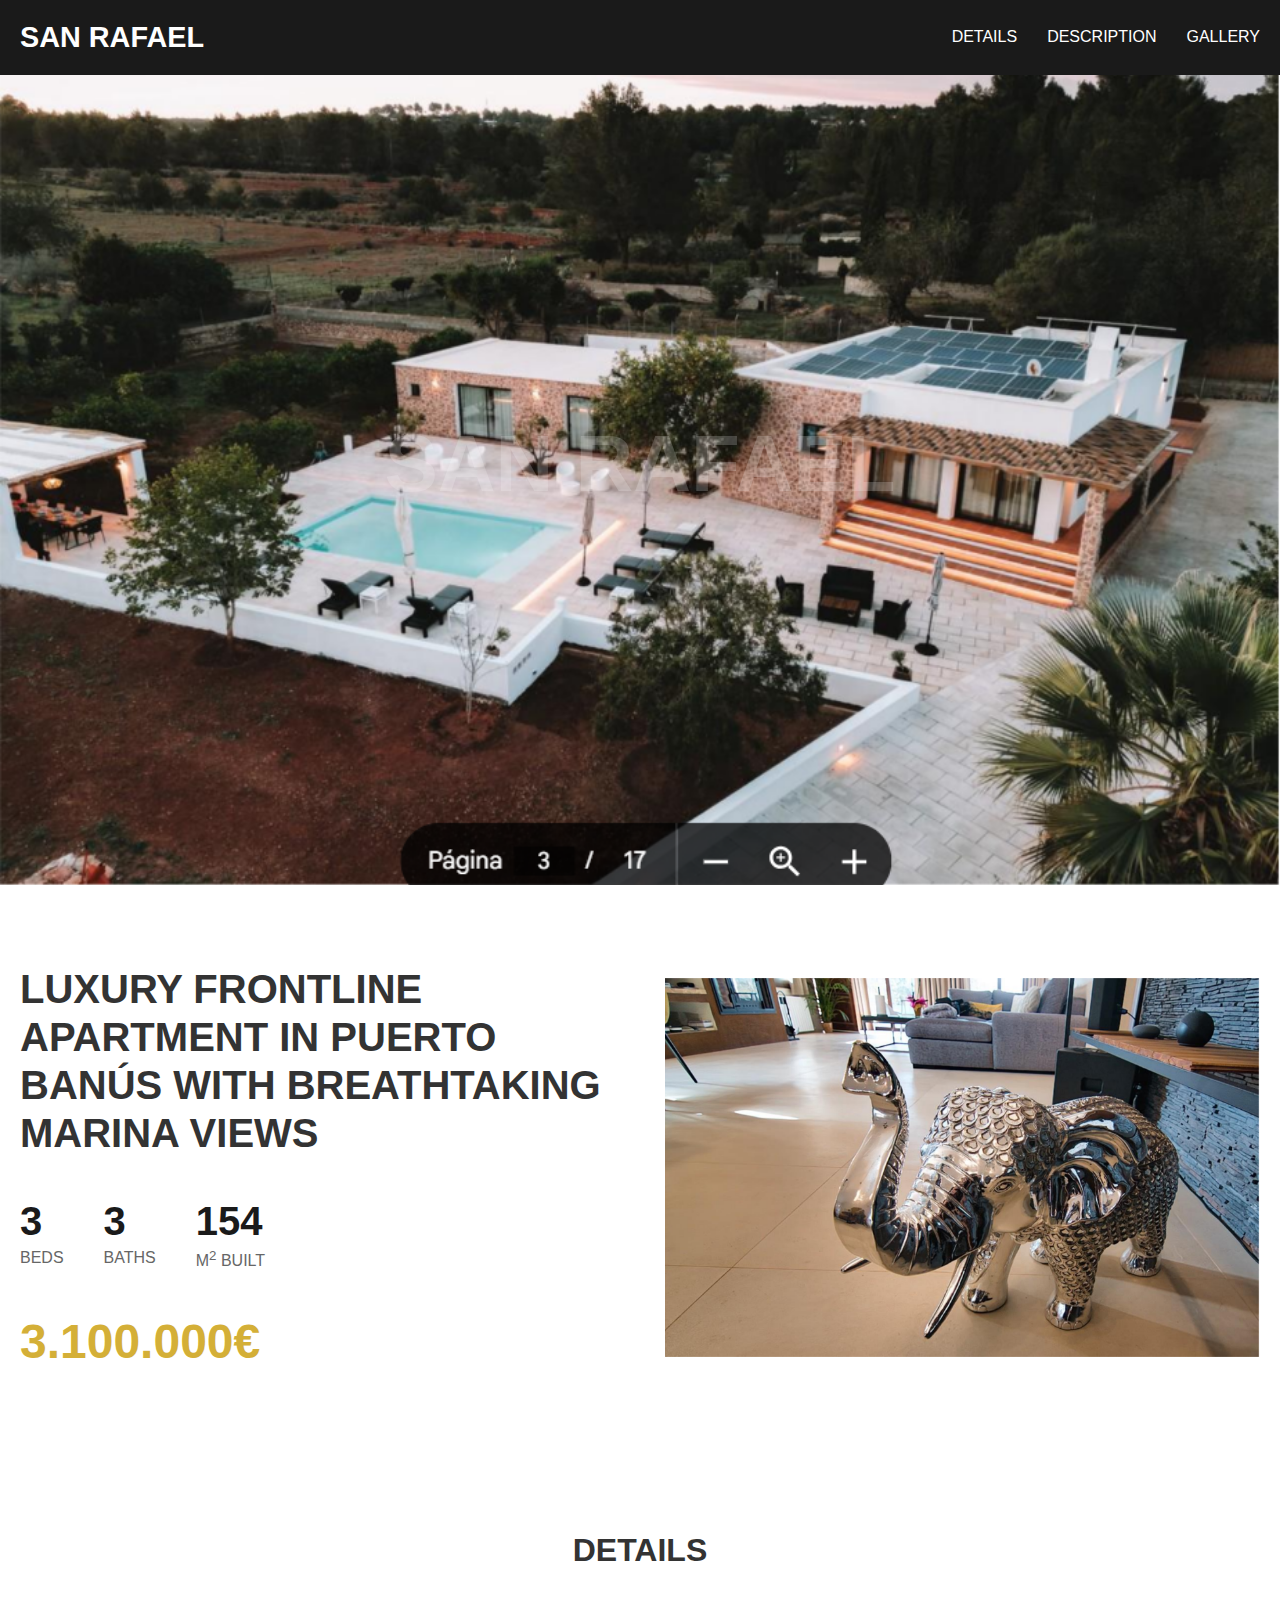
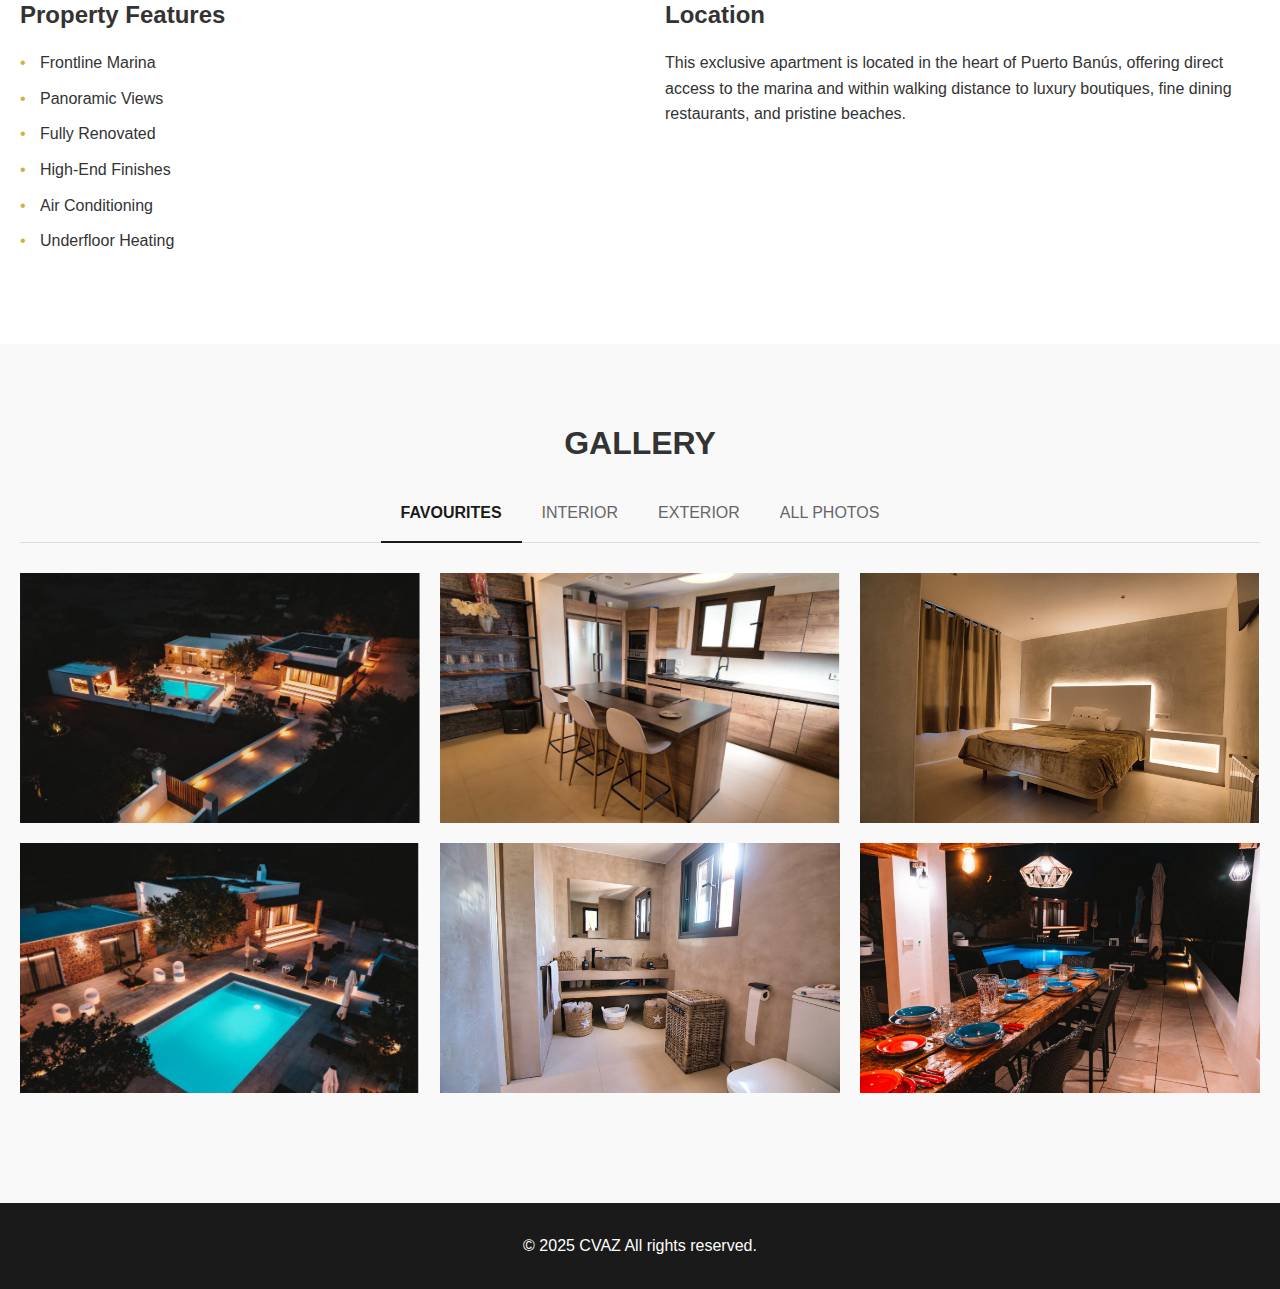
==== commit 27c66e87: "villa1.html" ====
--- a/villa1.html
+++ b/villa1.html
@@ -119,10 +119,6 @@
                     <img src="pasillovilla1.PNG" alt="Pasillo">
                 </div>
             </div>
-            
-            <div class="view-all-btn">
-                <button id="view-all">VIEW ALL PHOTOS</button>
-            </div>
         </div>
     </section>
 
--- a/villa1.css
+++ b/villa1.css
@@ -352,10 +352,50 @@
         flex-direction: column;
     }
 }
-.full-view img {
-    width: 100%;
-    height: auto;
-    max-height: 90vh;
-    object-fit: cover;
-}
-
+/* Fullscreen Image Viewer */
+.fullscreen {
+    position: fixed;
+    top: 0;
+    left: 0;
+    width: 100%;
+    height: 100%;
+    background: rgba(0, 0, 0, 0.9);
+    display: flex;
+    align-items: center;
+    justify-content: center;
+    z-index: 9999;
+}
+
+.fullscreen img {
+    max-width: 90%;
+    max-height: 90%;
+    object-fit: contain;
+}
+
+.nav-btn {
+    position: absolute;
+    top: 50%;
+    transform: translateY(-50%);
+    background: rgba(255, 255, 255, 0.6);
+    border: none;
+    font-size: 2rem;
+    padding: 10px 15px;
+    cursor: pointer;
+    transition: background 0.3s;
+    z-index: 10000;
+}
+
+.nav-btn:hover {
+    background: rgba(255, 255, 255, 0.8);
+}
+
+.prev-btn {
+    left: 20px;
+}
+
+.next-btn {
+    right: 20px;
+}
+
+
+
